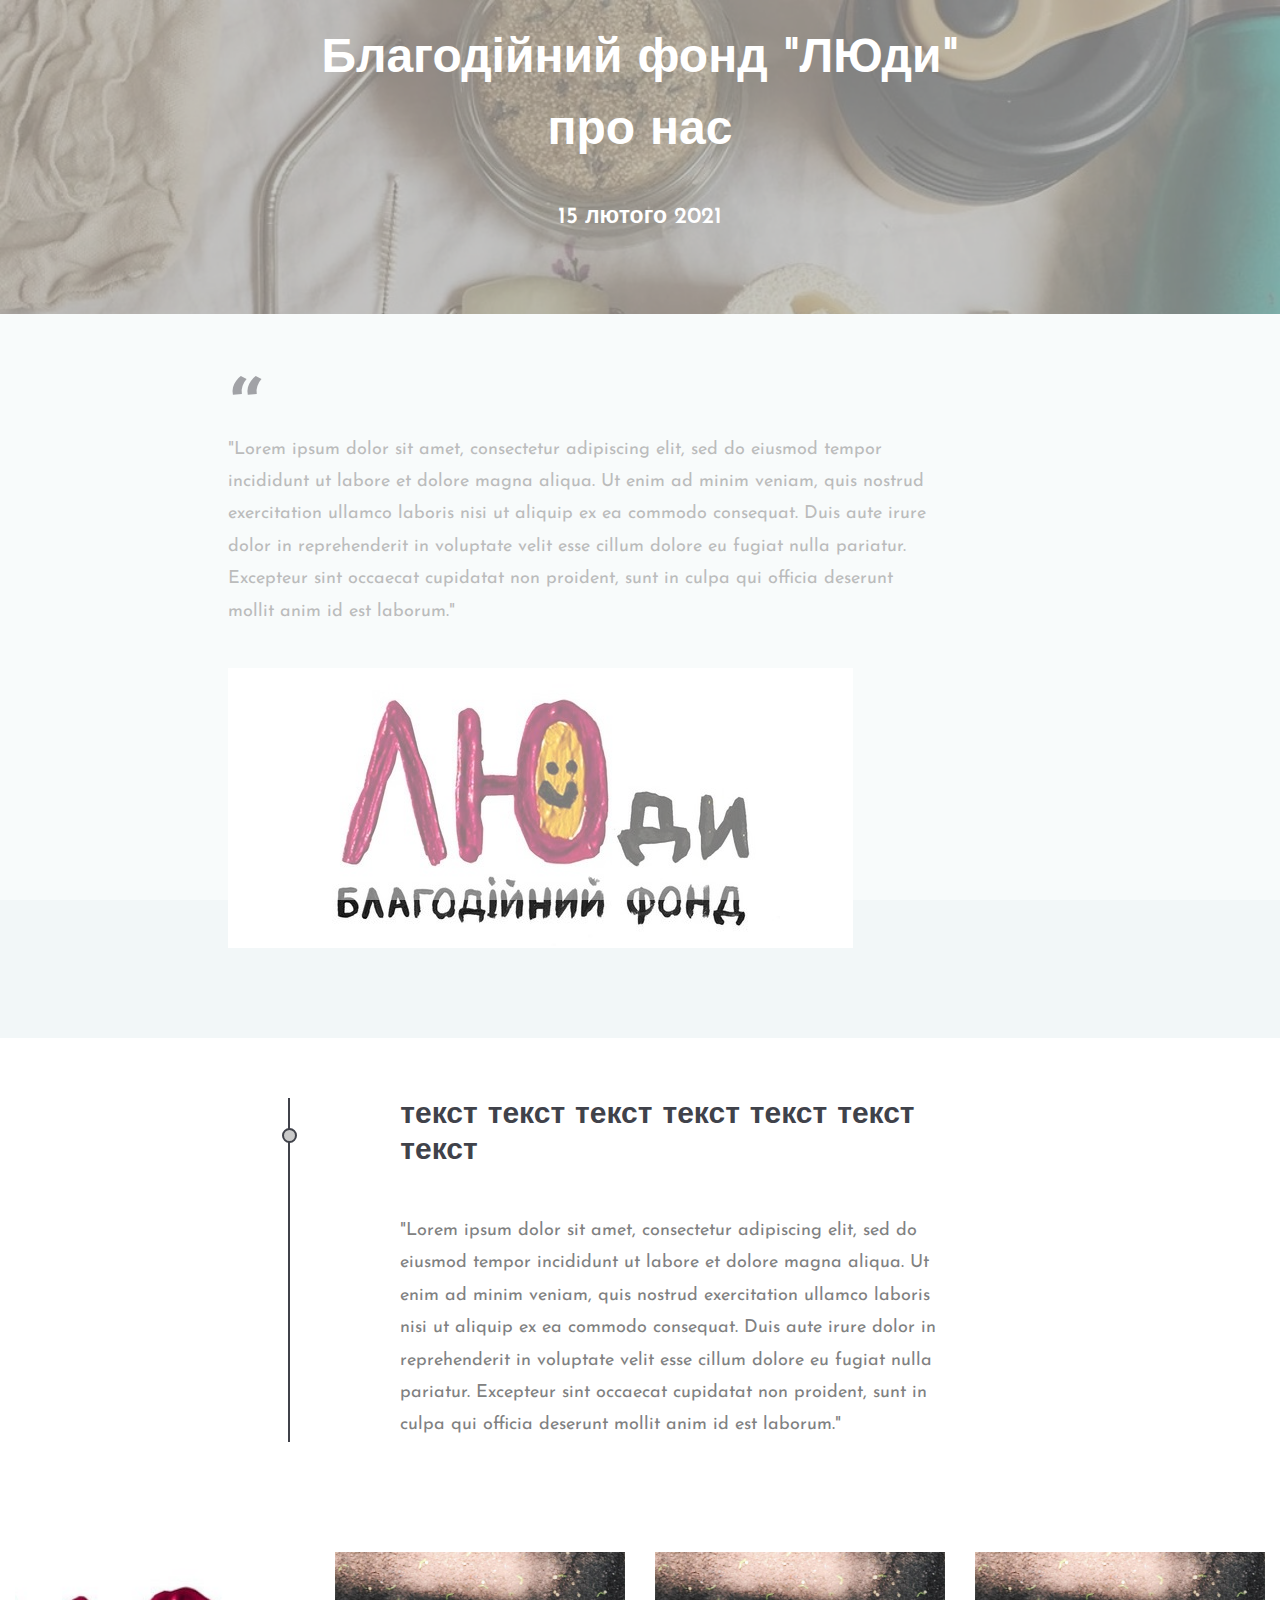
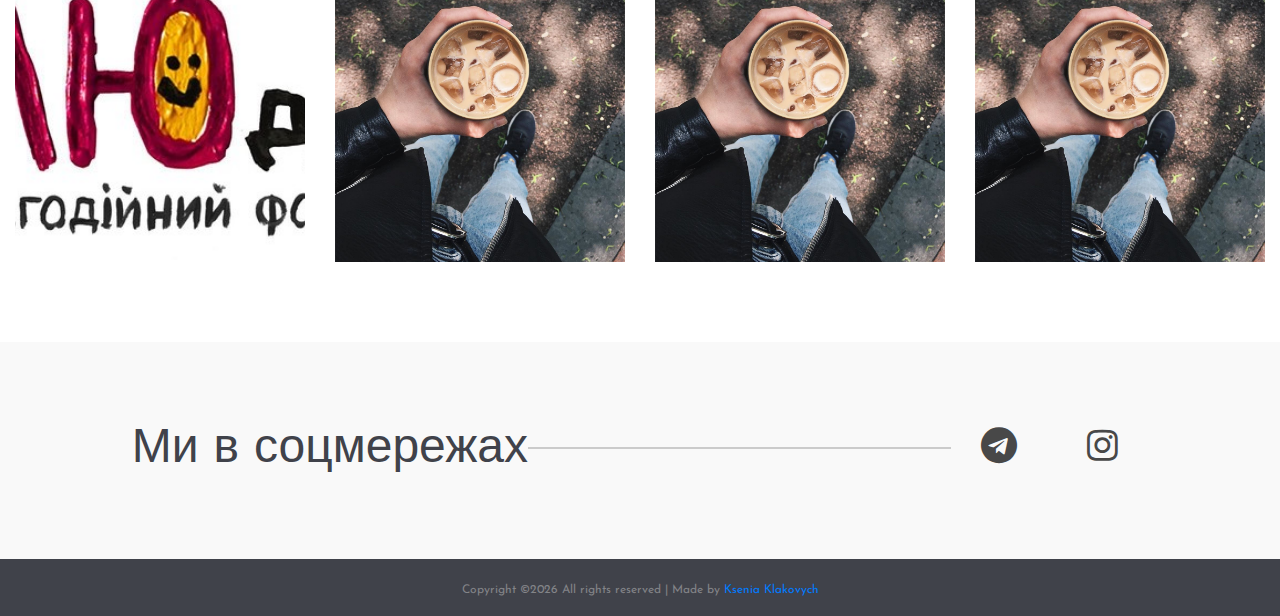
==== about.html @ 37dbadf0 "Add about page" ====
<!DOCTYPE html>
<html lang="en">
<head>
	<title>ЛЮди</title>
	<meta charset="UTF-8">
	<meta name="description" content="EKO basics">
	<meta name="keywords" content="EKO basics, EKO, basics, ecology, html">
	<meta name="viewport" content="width=device-width, initial-scale=1.0">
	<link href="img/logonobg.png" rel="shortcut icon"/>
	<link href="https://fonts.googleapis.com/css?family=Josefin+Sans:400,400i,600,600i,700" rel="stylesheet">
	<link rel="stylesheet" href="css/bootstrap.min.css"/>
	<link rel="stylesheet" href="css/font-awesome.min.css"/>
	<link rel="stylesheet" href="css/flaticon.css"/>
	<link rel="stylesheet" href="css/owl.carousel.css"/>
	<link rel="stylesheet" href="css/magnific-popup.css"/>
	<link rel="stylesheet" href="css/articleStyle.css"/>

</head>
<body>
	<div id="preloder">
		<div class="loader"></div>
	</div>

		<section class="contact-section spad" id="register">
			<div class="container-fluid">
				<div class="row" style="text-align: center" >
					<div class="col-xl-8 offset-xl-2">
						<div class="section-title white">
							<h2>Благодійний фонд "ЛЮди"</h2>
							<h2>про нас</h1>
							<h1>15 лютого 2021</h1>
						</div>
					</div>
				</div>
				</div>
		</section>

	<section class="review-section spad pb-0" style="	background: #f2f7f8">
		<div class="container-fluid">
			<div class="row">
				<div class="col-xl-7 offset-xl-2">
						<div class="single-review">
							<div class="qut">“</div>
							<p>
								"Lorem ipsum dolor sit amet, consectetur adipiscing elit, sed do eiusmod tempor incididunt ut labore et dolore magna aliqua. Ut enim ad minim veniam, quis nostrud exercitation ullamco laboris nisi ut aliquip ex ea commodo consequat. Duis aute irure dolor in reprehenderit in voluptate velit esse cillum dolore eu fugiat nulla pariatur. Excepteur sint occaecat cupidatat non proident, sunt in culpa qui officia deserunt mollit anim id est laborum."
							</p>
						</div>
						<img src="img/logo.png" class="image-review">

					</div>
				</div>
			</div>
		</div>
	</section>

		<section class="resume-section spad" id="present" style="background:white">
			<div class="container-fluid">
				<div class="row">
					<div class="col-xl-7 offset-xl-2">
						<ul class="resume-list">
							<li>
								<h3>текст текст текст текст текст текст текст </a></h3>
								<h4></h4>
								<p>
									"Lorem ipsum dolor sit amet, consectetur adipiscing elit, sed do eiusmod tempor incididunt ut labore et dolore magna aliqua. Ut enim ad minim veniam, quis nostrud exercitation ullamco laboris nisi ut aliquip ex ea commodo consequat. Duis aute irure dolor in reprehenderit in voluptate velit esse cillum dolore eu fugiat nulla pariatur. Excepteur sint occaecat cupidatat non proident, sunt in culpa qui officia deserunt mollit anim id est laborum."
								</p>
							</li>
						</ul>
					</div>
				</div>
			</div>
		</section>

	<section class="portfolio-section spad pb-0">
		<div class="container-fluid">
			<div class="portfolio-war">
				<div class="row">
					<div class="col-xl-3 col-lg-6 col-md-6">
						<div class="portfolio-item">
							<a href="img/logo.png" class="set-bg port-pic" data-setbg="img/logo.png"></a>
						</div>
					</div>
					<div class="col-xl-3 col-lg-6 col-md-6">
						<div class="portfolio-item">
							<a href="img/portfolio/1_1.jpg" class="set-bg port-pic" data-setbg="img/portfolio/1_1.jpg"></a>
						</div>
					</div>
					<div class="col-xl-3 col-lg-6 col-md-6">
						<div class="portfolio-item">
							<a href="img/portfolio/1_1.jpg" class="set-bg port-pic" data-setbg="img/portfolio/1_1.jpg"></a>
						</div>
					</div>
					<div class="col-xl-3 col-lg-6 col-md-6">
						<div class="portfolio-item">
							<a href="img/portfolio/1_1.jpg" class="set-bg port-pic" data-setbg="img/portfolio/1_1.jpg"></a>
						</div>
					</div>
				</div>
			</div>
		</div>
	</section>

	<div class="social-section">
		<div class="container-fluid">
			<div class="row">
				<div class="col-xl-10 offset-xl-1">
					<div class="social-link-warp">
							<h2 class="hidden-md hidden-sm">Ми в соцмережах</h2>
						<div class="social-links">
							<a href="https://www.instagram.com/liudy/"><i class="fa fa-instagram"></i></a>
							<a href="https://www.facebook.com/profile.php?id=100004662019288"><i class="fa fa-telegram"></i></a>
						</div>
					</div>
				</div>
			</div>
		</div>
	</div>
	<footer class="footer-section">
			<div class="container text-center">
				<div class="copyright">
	Copyright &copy;<script>document.write(new Date().getFullYear());</script> All rights reserved | Made by <a href="https://github.com/ksenyaklakovych">Ksenia Klakovych</a>
	</div>
</div>
		</footer>
	<script src="js/jquery-2.1.4.min.js"></script>
	<script src="js/bootstrap.min.js"></script>
	<script src="js/owl.carousel.min.js"></script>
	<script src="js/magnific-popup.min.js"></script>
	<script src="js/circle-progress.min.js"></script>
	<script src="js/main.js"></script>
</body>
</html>
---- css/flaticon.css ----
/*
  	Flaticon icon font: Flaticon
  	Creation date: 11/12/2017 08:10
  	*/

@font-face {
  font-family: "Flaticon";
  src: url("../icon-fonts/Flaticon.eot");
  src: url("../icon-fonts/Flaticon.eot?#iefix") format("embedded-opentype"),
       url("../icon-fonts/Flaticon.woff") format("woff"),
       url(".../icon-fonts/Flaticon.ttf") format("truetype"),
       url("../icon-fonts/Flaticon.svg#Flaticon") format("svg");
  font-weight: normal;
  font-style: normal;
}

@media screen and (-webkit-min-device-pixel-ratio:0) {
  @font-face {
    font-family: "Flaticon";
    src: url("../icon-fonts/Flaticon.svg#Flaticon") format("svg");
  }
}

[class^="flaticon-"]:before, [class*=" flaticon-"]:before,
[class^="flaticon-"]:after, [class*=" flaticon-"]:after {   
  font-family: Flaticon;
  font-style: normal;
}

.flaticon-001-yoga:before { content: "\f100"; }
.flaticon-002-writing:before { content: "\f101"; }
.flaticon-003-weightlifting:before { content: "\f102"; }
.flaticon-004-cinema:before { content: "\f103"; }
.flaticon-005-game-console:before { content: "\f104"; }
.flaticon-006-swimming:before { content: "\f105"; }
.flaticon-007-sports:before { content: "\f106"; }
.flaticon-008-karaoke:before { content: "\f107"; }
.flaticon-009-sewing-2:before { content: "\f108"; }
.flaticon-010-snorkel:before { content: "\f109"; }
.flaticon-011-reading:before { content: "\f10a"; }
.flaticon-012-quilt:before { content: "\f10b"; }
.flaticon-013-chess-1:before { content: "\f10c"; }
.flaticon-014-poker:before { content: "\f10d"; }
.flaticon-015-photo-camera:before { content: "\f10e"; }
.flaticon-016-canvas:before { content: "\f10f"; }
.flaticon-017-model:before { content: "\f110"; }
.flaticon-018-music-player:before { content: "\f111"; }
.flaticon-019-knitting:before { content: "\f112"; }
.flaticon-020-kite:before { content: "\f113"; }
.flaticon-021-necklace:before { content: "\f114"; }
.flaticon-022-hiking:before { content: "\f115"; }
.flaticon-023-toast:before { content: "\f116"; }
.flaticon-024-gardening:before { content: "\f117"; }
.flaticon-025-fishing:before { content: "\f118"; }
.flaticon-026-sewing-1:before { content: "\f119"; }
.flaticon-027-drum-set:before { content: "\f11a"; }
.flaticon-028-sewing:before { content: "\f11b"; }
.flaticon-029-dancing:before { content: "\f11c"; }
.flaticon-030-crossword:before { content: "\f11d"; }
.flaticon-031-crochet:before { content: "\f11e"; }
.flaticon-032-cooking:before { content: "\f11f"; }
.flaticon-033-coin:before { content: "\f120"; }
.flaticon-034-pottery:before { content: "\f121"; }
.flaticon-035-tent:before { content: "\f122"; }
.flaticon-036-chess:before { content: "\f123"; }
---- css/articleStyle.css ----
html,
body {
	height: 100%;
	font-family: 'Josefin Sans', sans-serif;
}

h1,
h2,
h3,
h4,
h5,
h6 {
	color: #40424a;
	margin: 0;
	font-weight: 600;
	font-family: 'Josefin Sans', sans-serif;
}

h2 {
	font-size: 48px;
}

h3 {
	font-size: 30px;
}

p {
	font-size: 18px;
	color: #808181;
	line-height: 1.8;
}

img {
	max-width: 100%;
}

input:focus,
select:focus,
button:focus,
textarea:focus {
	outline: none;
}

a:hover,
a:focus {
	text-decoration: none;
	outline: none;
}

ul,
ol {
	padding: 0;
	margin: 0;
}

/*---------------------
	Helper CSS
-----------------------*/
.spad {
	padding-top: 60px;
	padding-bottom: 50px;
}
.spad .review-section{
	padding-top:0px;
	padding-bottom: 30px;
}
.section-title h2 {
	/* display: inline-block; */
	color: white;
	position: relative;
	margin-bottom: 70px;
	text-align: center;
	padding-bottom: 2px;
	line-height: 0;
}
.section-title h1 {
	/* display: inline-block; */
	color: white;
	position: relative;
	margin-bottom: 30px;
	text-align: center;
	padding-bottom: 2px;
	font-size: 23px;

}

.set-bg {
	background-repeat: no-repeat;
	background-size: cover;
}

/*------------------------
  Common Elements
--------------------------*/

/* Preloder */
#preloder {
	position: fixed;
	width: 100%;
	height: 100%;
	top: 0;
	left: 0;
	z-index: 999999;
	background: #fff;
}

.loader {
	width: 30px;
	height: 30px;
	border: 3px solid #000;
	position: absolute;
	top: 50%;
	left: 50%;
	margin-top: -13px;
	margin-left: -13px;
	border-radius: 60px;
	border-left-color: transparent;
	animation: loader 0.8s linear infinite;
	-webkit-animation: loader 0.8s linear infinite;
}

@keyframes loader {
	0% {
		-webkit-transform: rotate(0deg);
		        transform: rotate(0deg);
	}
	50% {
		-webkit-transform: rotate(180deg);
		        transform: rotate(180deg);
	}
	100% {
		-webkit-transform: rotate(360deg);
		        transform: rotate(360deg);
	}
}

@-webkit-keyframes loader {
	0% {
		-webkit-transform: rotate(0deg);
	}
	50% {
		-webkit-transform: rotate(180deg);
	}
	100% {
		-webkit-transform: rotate(360deg);
	}
}

/* Site Buttons */
.site-btn {
	text-align: center;
	display: inline-block;
	text-transform: uppercase;
	font-size: 12px;
	min-width: 213px;
	min-height: 20px;
	text-align: center;
	padding: 20px 10px 15px;
	position: relative;
	background-color: #fff;
	margin-right: 10px;
	border: 1px solid #40424a;
	color: #40424a;
	font-weight: 700;
	border-radius: 30px;
}

.site-btn:hover {
	color: black;
	opacity:50%;
	cursor: pointer;
}

.circle-progress {
	text-align: center;
	padding-top: 30px;
	display: inline-block;
}

.circle-progress .prog-circle {
	margin-bottom: -155px;
}

.circle-progress canvas {
	-webkit-transform: rotate(90deg);
	-ms-transform: rotate(90deg);
	transform: rotate(90deg);
}

.circle-progress .progress-info {
	background: #f2f7f8;
	width: 127px;
	height: 127px;
	border-radius: 150px;
	margin: 0 auto;
	padding-top: 45px;
}

.circle-progress .progress-info h2 {
	font-size: 36px;
	color: #40424a !important;
}

.circle-progress .prog-title {
	text-align: center;
	margin-top: 55px;
}

.circle-progress .prog-title h3 {
	font-size: 16px;
	text-transform: uppercase;
}

.circle-progress .prog-title p {
	font-size: 15px;
	color: #808181 !important;
}

/* Image Popup */
.img-popup-warp .mfp-content,
.img-popup-warp.mfp-ready.mfp-removing .mfp-content {
	opacity: 0;
	-webkit-transform: scale(0.8);
	-ms-transform: scale(0.8);
	transform: scale(0.8);
	-webkit-transition: all 0.4s;
	-o-transition: all 0.4s;
	transition: all 0.4s;
}

.img-popup-warp.mfp-ready .mfp-content {
	opacity: 1;
	-webkit-transform: scale(1);
	-ms-transform: scale(1);
	transform: scale(1);
}

/* Fact box */
.fact-box {
	height: 375px;
	display: table;
	width: 100%;
	background: #40424a;
}

.fact-box.trans {
	background-color: transparent;
}

.fact-box .fact-content {
	display: table-cell;
	vertical-align: middle;
	text-align: center;
}

.fact-box .fact-content img {
	width: 60px;
	margin-bottom: 30px;
}

.fact-box .fact-content h2 {
	font-size: 36px;
	color: #fff;
}

.fact-box .fact-content p {
	color: #fff;
	margin-bottom: 0;
}

/* Porgess bar */
.single-progress-item {
	margin-bottom: 35px;
	position: relative;
}

.single-progress-item p {
	color: #40424a;
	margin-bottom: 0;
	font-weight: 600;
}

.progress-bar-style {
	display: block;
	height: 2px;
	position: relative;
	width: 100%;
	margin-bottom: 10px;
}

.bar-inner {
	position: absolute;
	height: 100%;
	left: 0;
	top: 0;
	background: #40424a;
}

.bar-inner span {
	position: absolute;
	right: 0;
	bottom: -30px;
	color: #40424a;
	font-weight: 600;
}

/* Progress dots */
.language-progress {
	max-width: 280px;
	list-style: none;
}

.language-progress li {
	font-size: 24px;
	position: relative;
	padding-right: 150px;
	margin-bottom: 30px;
}

.language-progress .lan-prog {
	position: absolute;
	right: 0;
	top: 0;
}

.language-progress .lan-prog span {
	width: 12px;
	height: 12px;
	display: inline-block;
	margin-right: 18px;
	border-radius: 12px;
	background: #40424a;
}

.language-progress .lan-prog span.fade-ele {
	background: #cacaca;
}

/* Icon Box */
.icon-box {
	text-align: center;
	display: inline-block;
	margin-right: 60px;
}

.icon-box:last-child {
	margin-right: 0;
}

.icon-box i {
	font-size: 60px;
}

.icon-box p {
	color: #40424a;
}

.social-links a {
	-webkit-transition: all 0.3s;
	-o-transition: all 0.3s;
	transition: all 0.3s;
}

/*---------------------
	Header section
-----------------------*/
.header-section {
	padding: 50px 40px;
	background: #f2f7f8;
}

.site-logo h2 {
	font-size: 36px;
}

.site-logo h2 a {
	color: #40424a;
}

.site-logo p {
	font-size: 14px;
	line-height: normal;
}

.header-buttons a {
	margin-top: 15px;
}

/*---------------------
	Hero section
-----------------------*/
.hero-section {
	background: #f2f7f8;
}
.hero-section .hero-button{
	margin-top: 50 px;
	text-align: center;
}
 .hero-btn{
	 text-align: center;
	 display: inline-block;
	 text-transform: uppercase;
	 font-size: 12px;
	 min-width: 213px;
	 min-height: 20px;
	 text-align: center;
	 padding: 20px 10px 15px;
	 position: relative;
	 background-color: #2a7da6;
	 margin-right: 10px;
	 margin-top: 50px;
	 border: 1px solid #40424a;
	 color: white;
	 font-weight: 700;
	 border-radius: 30px;
 }

 .hero-btn:hover {
 	color: black;
 	opacity:50%;
 	cursor: pointer;
 }

.hero-text {
	margin-bottom: 80px;
}

.hero-text h2 {
	font-size: 170px;
	line-height: normal;
	margin-bottom: 20px;
}

.hero-text p {
	font-size: 33px;
	line-height: 1.3;
}

.hero-image {
	padding-top: 70px;
}

.hero-info h2 {
	margin-bottom: 30px;
}

.hero-info ul {
	list-style: none;
}

.hero-info ul li {
	font-size: 24px;
	color: #808181;
	margin-bottom: 15px;
}

.hero-info ul li span {
	color: #40424a;
	display: inline-block;
	min-width: 220px;
}

.hero-info ul li:last-child {
	margin-bottom: 0;
}

/*---------------------
	Social section
-----------------------*/
.social-section {
	background: #f9f9f9;
	padding: 80px 0;
}

/* .social-section .social-links {
	display: inline-block;
	background: #f9f9f9;
	position: relative;
	z-index: 5;
} */

.social-section .social-links a {
	color: #484848;
	font-size: 36px;
	margin-right: 40px;
}

.social-section .social-link-warp {
	position: relative;
}

.social-section .social-link-warp h2 {
	display: inline-block;
	float: left;
	font-weight: 400;
	padding-left: 10px;
	background: #f9f9f9;
	position: relative;
	z-index: 5;
}
.social-section .social-link-warp a {
	display: inline-block;
	float: right;
	font-weight: 400;
	padding-left: 30px;
	background: #f9f9f9;
	position: relative;
	z-index: 5;
}

.social-section .social-link-warp::after {
	position: absolute;
	content: '';
	width: 50%;
	height: 2px;
	left: 30%;
	top: 50%;
	margin-top: 25px;
	background: #cbcbcb;
}

/*---------------------
	Resume section
----------------------*/
.features_area {
  padding-bottom: 50px; }

.feature_item {
  padding: 45px 25px;
  text-align: center;
  background: #f9f9fd;
  cursor: pointer;
  margin-bottom: 30px;
  -webkit-transition: all 0.4s ease 0s;
  -moz-transition: all 0.4s ease 0s;
  -o-transition: all 0.4s ease 0s;
  transition: all 0.4s ease 0s; }
  .feature_item img {
    margin-bottom: 35px; }
  .feature_item h4 {
    font-size: 20px;
    margin-bottom: 20px;
    text-transform: uppercase; }
  .feature_item p {
    margin-bottom: 0px; }
  .feature_item:hover {
    box-shadow: 0px 15px 30px rgba(77, 87, 222, 0.3);
    background: #fff; }

.resume-section {
	/* background-image: url(../img/resume-bg.jpg); */
		background: #f2f7f8;
	background-repeat: no-repeat;
	background-size: cover;
}
.resume-section .section-title h2{
	color: black;
}
.resume-list {
	list-style: none;
	margin-left: 60px;
	padding-left: 110px;
	border-left: 2px solid #40424a;
}

.resume-list li {
	margin-bottom: 120px;
	position: relative;
}

.resume-list li:last-child {
	margin-bottom: 0;
}

.resume-list li:after {
	position: absolute;
	content: '';
	width: 15px;
	height: 15px;
	border: 2px solid #40424a;
	border-radius: 50px;
	background: #cacaca;
	top: 30px;
	left: -118px;
}

.resume-list h2 {
	font-size: 72px;
	margin-bottom: 10px;
}

.resume-list h4 {
	font-size: 16px;
	text-transform: uppercase;
	color: #808181;
	margin-top: 10px;
	margin-bottom: 45px;
}

.resume-list p {
	margin-bottom: 0;
}

/*---------------------
	Review section
-----------------------*/
.review-slider {
	padding-left: 150px;
}

.review-slider .owl-dots {
	position: absolute;
	left: 50px;
	top: 70px;
}

.review-slider .owl-dots .owl-dot {
	width: 12px;
	height: 12px;
	border: 2px solid #40424a;
	border-radius: 50px;
	background: #cacaca;
	margin-bottom: 15px;
}

.review-slider .owl-dots .owl-dot.active {
	background: #40424a;
}

.single-review .qut {
	font-size: 120px;
	line-height: 0;
	color: #505259;
	margin-top: 60px;
}

.single-review p {
	margin-bottom: 40px;
}

.single-review h3 {
	font-size: 24px;
	margin-bottom: 10px;
}

.single-review h4 {
	font-size: 16px;
}

.image-review{
	margin-bottom: 40px;
	/* width: 400px; */
	/* height: 320px; */
}
/*---------------------
	Portfolio section
----------------------*/
.portfolio-warp {
	padding: 0 60px;
	text-align: center;

}

.portfolio-item h2 {
	font-size: 20px;
	margin-bottom: 5px;
	font-weight:100;
}

.portfolio-item p {
	font-size: 14px;
	margin-bottom: 0;
}

.portfolio-item .port-pic {
	margin-bottom: 30px;
	display: block;
	height: 480px;
	background: #333;
	background-position: center center;
	background-size: cover;
	overflow: hidden;
	/* position: relative; */
}
.portfolio-item .port-pic-small {
	margin-bottom: 30px;
	display: block;
	height: 200px;
	width: 200px;
	background: #333;
	background-position: center center;
	background-size: cover;
	overflow: hidden;
	position: relative;
}

.portfolio-item .port-pic:after {
	position: absolute;
	content: '';
	left: 0;
	bottom: 0;
	width: 100%;
	height: 0;
	background: #000;
	opacity: 0;
	z-index: 2;
	-webkit-transition: all 0.4s cubic-bezier(0.55, 0.09, 0.68, 0.53) 0s;
	-o-transition: all 0.4s cubic-bezier(0.55, 0.09, 0.68, 0.53) 0s;
	transition: all 0.4s cubic-bezier(0.55, 0.09, 0.68, 0.53) 0s;
}

.portfolio-item:hover .port-pic:after {
	opacity: 0.3;
	height: 100%;
	top: 0;
}

/*---------------------
	Contact section
-----------------------*/
.contact-section{
	background-image:url("../img/portfolio/image.png");
	background-repeat: no-repeat;
	background-size: cover;
}
.contact-form {
	display: block;
	text-align: center;
	width: 100%;
}

.contact-form input {
	background-color: transparent;
	padding-left: 25px;
	height: 60px;
	width: 100%;
	border: none;
	border-bottom: 2px solid #cacaca;
	margin-bottom: 30px;
	font-size: 13px;
}

.contact-form textarea {
	/* height: 200px;
	width: 100%;
	border: none;
	border-bottom: 2px solid #cacaca;
	margin-bottom: 30px;
	font-size: 13px;
	background-color: transparent; */
}

.contact-form ::-webkit-input-placeholder {
	font-style: italic;
}

.contact-form :-ms-input-placeholder {
	font-style: italic;
}

.contact-form ::-ms-input-placeholder {
	font-style: italic;
}

.contact-form ::placeholder {
	font-style: italic;
}

/*---------------------
	Footer section
-----------------------*/
.footer-section {
	background: #40424a;
	padding: 20px 0;
}

.copyright {
	padding-top: 5px;
	font-size: 12px;
	color: #838488;
	line-height: normal;
}


/* ===========================
  Responsive
==============================*/
@media only screen and (max-width: 2600px) {

	.portfolio-item .port-pic-small {
		height: 150px;
		width: 150px;
		display: block;
	 margin-left: auto;
	 margin-right: auto;
	}
}
@media only screen and (max-width: 1730px) {
	.home-two-style .social-section .social-link-warp:after {
		display: none;
	}
	.portfolio-item .port-pic-small {
		height: 70px;
		width: 70px;
		display: block;
	 margin-left: auto;
	 margin-right: auto;
	}
}

@media only screen and (max-width: 1600px) {
	.hero-text h2 {
		font-size: 120px;
	}
}

@media only screen and (max-width: 1450px) {
	.home-five-style .header-section {
		position: relative;
		background: #f2f7f8;
	}
	.home-six-style .header-section {
		position: relative;
		background: #009fff;
	}
}

@media only screen and (max-width: 1366px) and (min-width: 1200px) {
	.home-five-style .header-section {
		position: relative;
		background: #f2f7f8;
	}
	.container-warp {
		min-width: 80%;
		margin-left: 10%;
	}
	.hero-info ul li span {
		min-width: 180px;
	}
	.portfolio-item .port-pic {
		height: 310px;
	}
	.portfolio-item .port-pic-small {
		height: 70px;
		width: 70px;
		display: block;
	 margin-left: auto;
	 margin-right: auto;
	}
	.home-three-style .header-section {
		padding: 50px 30px;
	}
	.home-three-style .main-left-area {
		padding-right: 30px;
		padding-left: 30px;
	}
	.home-three-style .main-right-area {
		padding-left: 100px;
	}
}

/* Medium screen : 992px. */
@media only screen and (min-width: 992px) and (max-width: 1199px) {
	.portfolio-warp {
		padding: 0;
	}
	.home-three-style .header-section {
		padding: 50px 15px;
	}
	.home-three-style .main-left-area {
		padding-right: 15px;
		padding-left: 15px;
	}
	.home-three-style .main-right-area {
		padding-left: 50px;
	}
	.home-three-style .main-right-area {
		padding-left: 100px;
	}
	.portfolio-item .port-pic {
		height: 310px;
	}
	.portfolio-item .port-pic-small {
		height: 70px;
		width: 70px;
		display: block;
	 margin-left: auto;
	 margin-right: auto;
	}
	.portfolio-item {
		margin-bottom: 30px;
	}
}

/* Tablet :768px. */
@media only screen and (min-width: 768px) and (max-width: 991px) {
	.portfolio-warp {
		padding: 0;
	}
	.hidden-md {
		display: none !important;
	}
	.icon-box {
		margin-right: 30px;
	}
	.social-section .social-links {
		display: block;
		float: left;
		text-align: center;
	}
	.social-link-warp:after {
		display: none;
	}
	.portfolio-item {
		margin-bottom: 30px;
	}
	.portfolio-item .port-pic-small {
		height: 30px;
		width: 30px;
		display: block;
	 margin-left: auto;
	 margin-right: auto;
	}
	.home-three-style .header-section {
		position: relative;
		background: #f2f7f8;
	}
	.home-three-style .main-left-area {
		padding-top: 0;
	}
	.home-three-style .main-left-area,
	.home-three-style .header-section,
	.home-three-style .main-right-area,
	.home-four-style .main-left-area,
	.home-four-style .header-section,
	.home-four-style .main-right-area {
		padding-right: 30px;
		padding-left: 30px;
	}
	.home-five-style .header-section,
	.home-six-style .header-section {
		padding: 50px 0;
	}
	.info-section .hero-info ul li span {
		color: #9c9b9b;
	}
	.hero-info ul li {
		margin-bottom: 30px;
	}
	.hero-info ul li span {
		display: block;
	}
}

/* Large Mobile :480px. */
@media only screen and (max-width: 767px) {
	.icon-box {
		margin-right: 30px;
		text-align: left;
	}
	.hero-text h2 {
		font-size: 80px;
	}
	.portfolio-warp {
		padding: 0;
	}
	.hidden-md {
		display: none !important;
	}
	.resume-list {
		margin-left: 0;
		padding-left: 0;
		border-left: none;
	}
	.portfolio-item .port-pic-small {
		height: 120px;
		width: 120px;
		display: block;
	 margin-left: auto;
	 margin-right: auto;
	}

	.review-slider {
		padding-left: 0;
	}
	.review-slider .owl-dots {
		position: relative;
		left: 0;
		top: 70px;
	}
	.review-slider .owl-dots .owl-dot {
		display: inline-block;
		margin-right: 15px;
	}
	.portfolio-item {
		margin-bottom: 30px;
	}
	.fact-box {
		margin-bottom: 30px;
	}
	.header-section {
		padding: 50px 0;
	}
	.social-section .social-links {
		display: block;
		float: left;
		text-align: center;
	}
	.social-link-warp:after {
		display: none;
	}
	.home-three-style .header-section {
		position: relative;
		background: #f2f7f8;
	}
	.home-three-style .main-left-area {
		padding-top: 0;
	}
	.section-title h2{
		font-size: 36px;
	}

	.info-section .hero-info ul li span {
		color: #9c9b9b;
	}
}

/* small Mobile :320px. */
@media only screen and (max-width: 479px) {
	.hero-text h2 {
		font-size: 50px;
	}
	.hero-info ul li {
		font-size: 30px;
	}
	.hero-info ul li span {
		display: block;
	}
	.social-section .social-links a {
		margin-right: 30px;
	}
	.resume-list h2 {
		font-size: 50px;
	}
	.portfolio-item {
		margin-bottom: 30px;
	}
	.section-title h2{
		font-size: 20px;
	}
	.portfolio-item .port-pic-small {
		height: 70px;
		width: 70px;
		display: block;
	 margin-left: auto;
	 margin-right: auto;
	}

}
/* small Mobile :320px. */
@media only screen and (max-width: 320px) {
	.section-title h2{
		font-size: 12px;
	}
	.portfolio-item .port-pic-small {
		height: 70px;
		width: 70px;
		display: block;
	 margin-left: auto;
	 margin-right: auto;
	}
	.hero-info ul li {
		font-size: 30px;
	}
	.social-section .social-links {
		display: block;
		text-align: center;
	}
	.social-link-warp:after {
		display: none;
	}
}
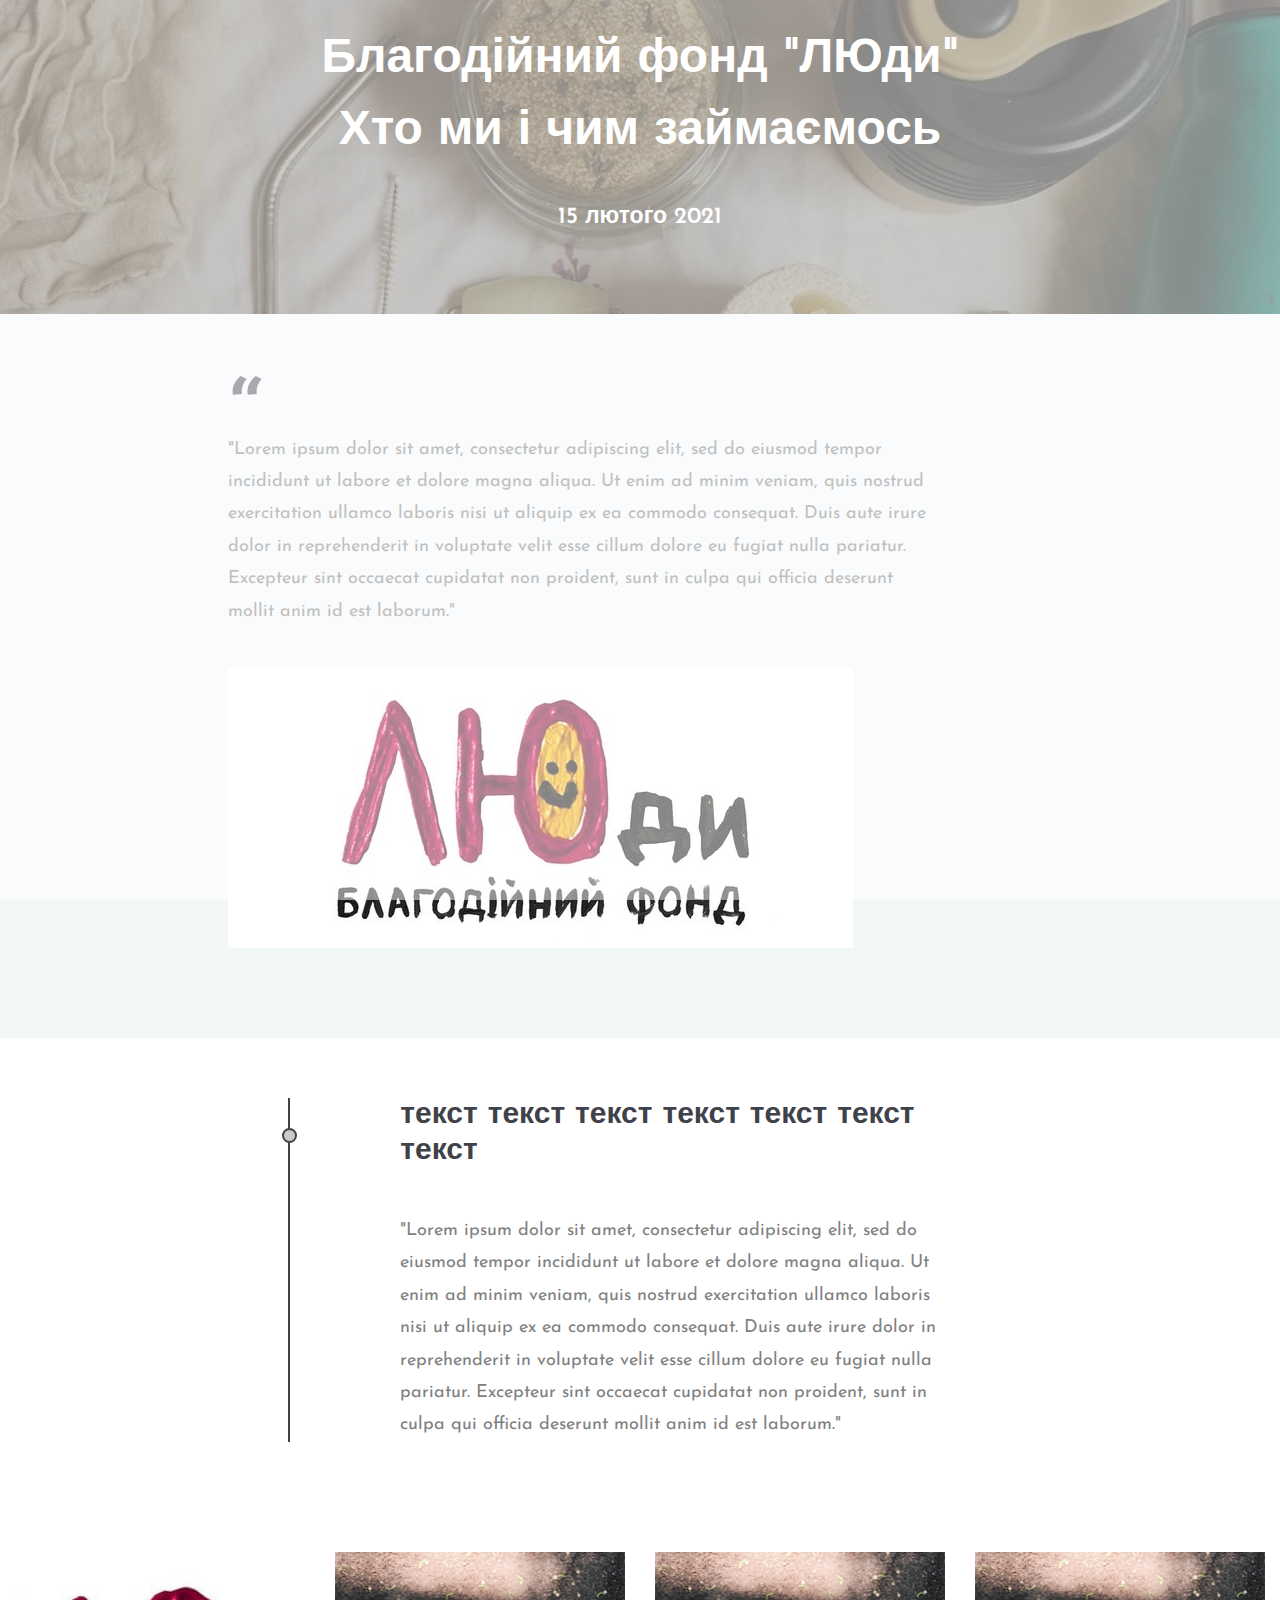
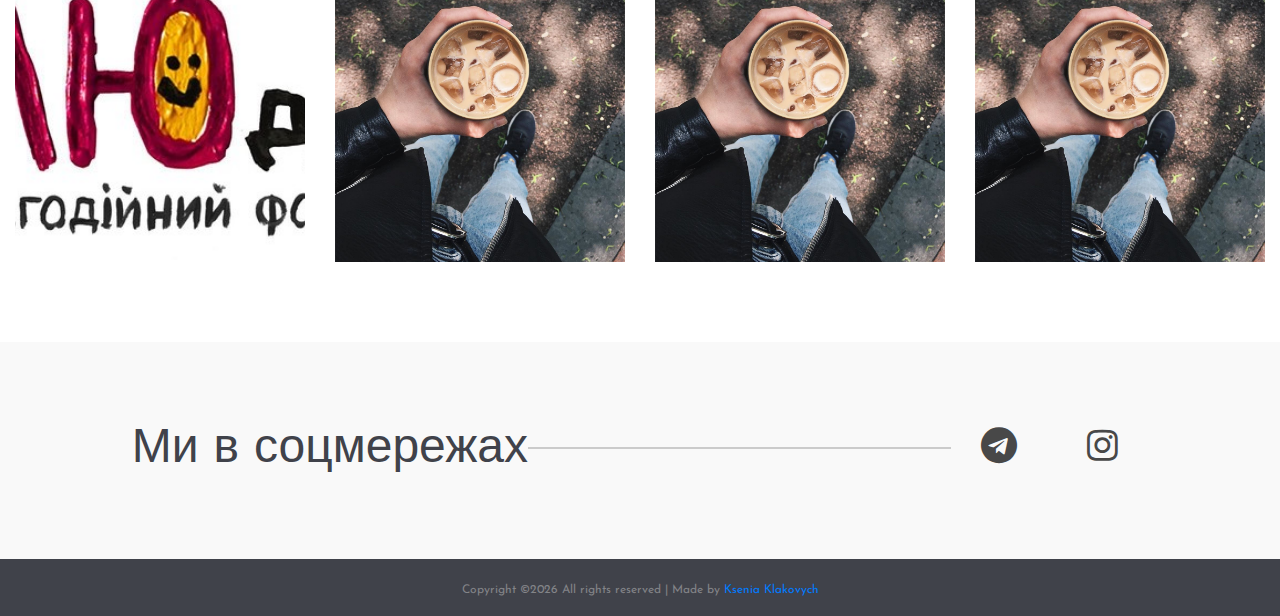
==== commit 2e29981e: "Add text to links" ====
--- a/about.html
+++ b/about.html
@@ -27,7 +27,7 @@
 					<div class="col-xl-8 offset-xl-2">
 						<div class="section-title white">
 							<h2>Благодійний фонд "ЛЮди"</h2>
-							<h2>про нас</h1>
+							<h2>Хто ми і чим займаємось</h1>
 							<h1>15 лютого 2021</h1>
 						</div>
 					</div>
